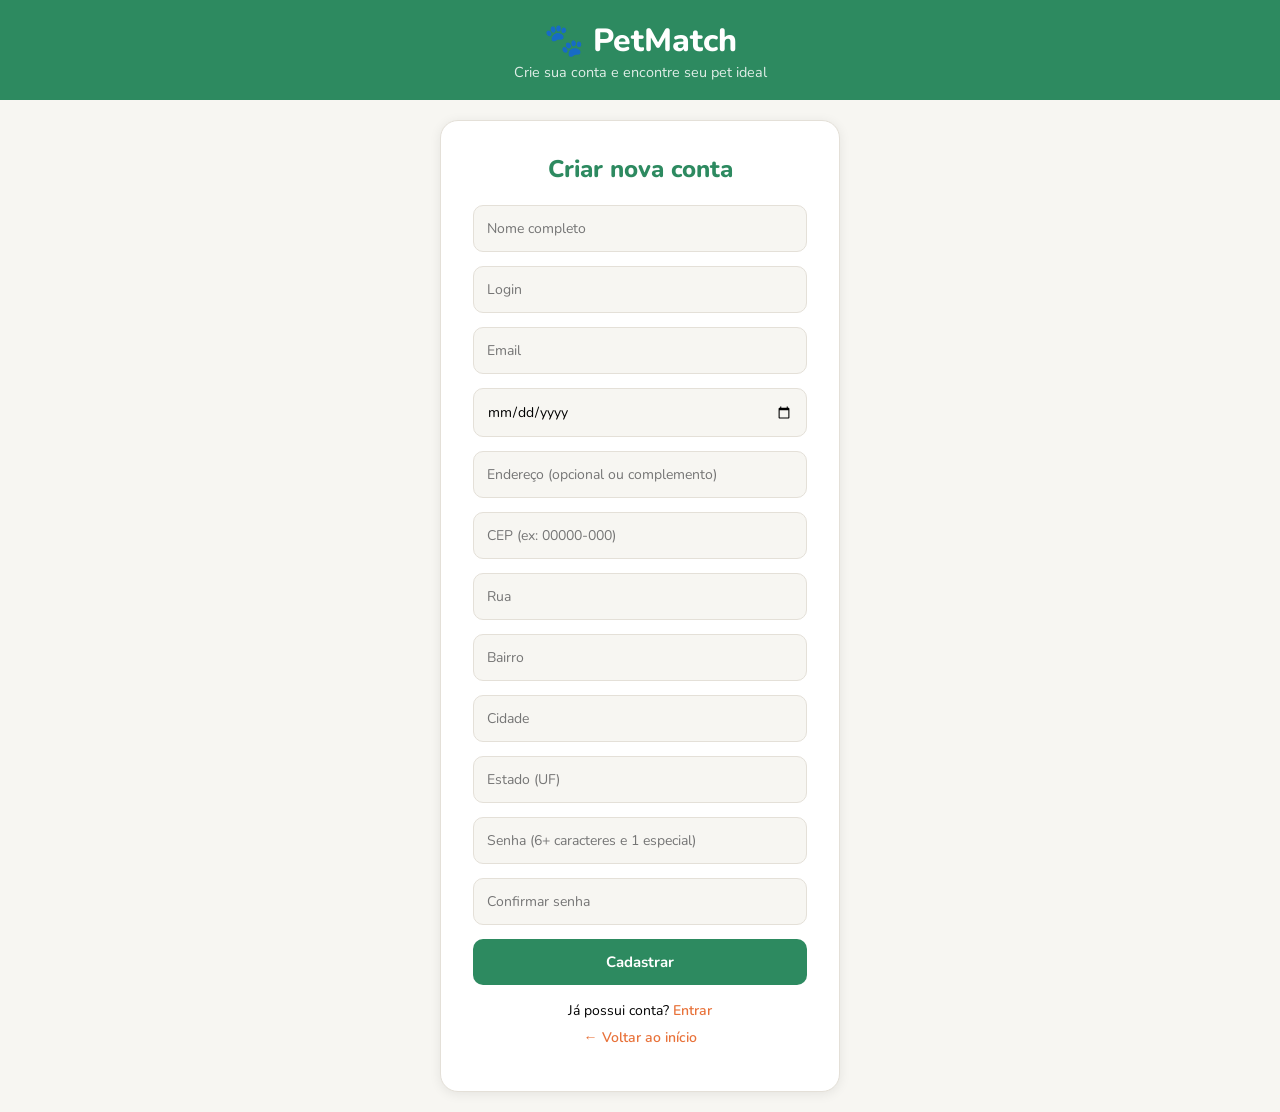
==== cadastro.html @ 06eadc1d "uso de banco em tudo" ====
<!DOCTYPE html>
<html lang="pt-BR">

<head>

<meta charset="UTF-8">
<meta name="viewport" content="width=device-width, initial-scale=1.0">

<title>Cadastro - PetMatch</title>

<link href="https://fonts.googleapis.com/css2?family=Nunito:wght@400;600;700;800&display=swap" rel="stylesheet">

<style>

/* RESET */

* {
margin: 0;
padding: 0;
box-sizing: border-box;
font-family: 'Nunito', sans-serif;
}

/* CORES */

:root {
--verde: #2d8a60;
--laranja: #e8723a;
--cinza-bg: #f7f6f2;
--borda: #e4e0d8;
--texto: #2a2a2a;
--sombra: 0 2px 12px rgba(0,0,0,0.08);
}

/* BODY */

body {

background: var(--cinza-bg);

display: flex;
flex-direction: column;

min-height: 100vh;

}

/* HEADER */

header {

width: 100%;
height: 100px;

background: var(--verde);

display: flex;
align-items: center;
justify-content: center;

text-align: center;

}

.header-inner h1 {

font-size: 2rem;
font-weight: 800;

color: white;

}

.header-sub {

font-size: 0.9rem;

color: rgba(255,255,255,0.85);

}

/* CENTRAL */

main {

flex: 1;

display: flex;

align-items: center;
justify-content: center;

padding: 20px;

}

/* CARD */

.auth-card {

width: 100%;
max-width: 400px;

background: white;

padding: 32px;

border-radius: 18px;

box-shadow: var(--sombra);

border: 1px solid var(--borda);

text-align: center;

}

/* TÍTULO */

.auth-card h2 {

color: var(--verde);

margin-bottom: 20px;

font-weight: 800;

}

/* INPUT */

.input-group {

margin-bottom: 14px;

}

.input-group input {

width: 100%;

padding: 13px;

border-radius: 10px;

border: 1.5px solid var(--borda);

background: var(--cinza-bg);

font-size: 14px;

transition: 0.2s;

}

.input-group input:focus {

outline: none;

border-color: var(--verde);

box-shadow: 0 0 0 3px rgba(45,138,96,0.15);

}

/* BOTÃO */

.btn-auth {

width: 100%;

padding: 13px;

border: none;

border-radius: 10px;

background: var(--verde);

color: white;

font-weight: 700;

font-size: 15px;

cursor: pointer;

transition: 0.2s;

}

.btn-auth:hover {

opacity: 0.9;

transform: scale(0.98);

}

/* LINKS */

.auth-links {

margin-top: 16px;

display: flex;
flex-direction: column;

gap: 8px;

font-size: 14px;

}

.auth-links a {

color: var(--laranja);

font-weight: 600;

text-decoration: none;

}

.auth-links a:hover {

text-decoration: underline;

}

/* MENSAGEM */

.msg {

margin-top: 12px;

font-weight: 700;

font-size: 14px;

color: var(--laranja);

}

/* RESPONSIVO */

@media (max-width: 420px) {

.auth-card {

padding: 24px;

}

}

</style>

</head>

<body>

<header>

<div class="header-inner">

<h1>🐾 PetMatch</h1>

<p class="header-sub">

Crie sua conta e encontre seu pet ideal

</p>

</div>

</header>


<main>

<div class="auth-card">

<h2>Criar nova conta</h2>

<form id="cadastroForm">

    <!-- NOME COMPLETO -->
<div class="input-group">
  <input
    type="text"
    id="nomeCompleto"
    placeholder="Nome completo"
    required>
</div>

    <div class="input-group">

<input
type="text"
id="login"
placeholder="Login"
required>

</div>


<div class="input-group">

<input
type="email"
id="email"
placeholder="Email"
required>

</div>

<!-- DATA DE NASCIMENTO -->
<div class="input-group">
  <input
    type="date"
    id="dataNascimento"
    placeholder="Data de Nascimento"
    required>
</div>

<!-- ENDEREÇO (BASE) -->
<div class="input-group">
  <input
    type="text"
    id="endereco"
    placeholder="Endereço (opcional ou complemento)">
</div>

<!-- CEP -->
<div class="input-group">
  <input
    type="text"
    id="cep"
    placeholder="CEP (ex: 00000-000)"
    maxlength="9">
</div>

<!-- RUA -->
<div class="input-group">
  <input
    type="text"
    id="rua"
    placeholder="Rua">
</div>

<!-- BAIRRO -->
<div class="input-group">
  <input
    type="text"
    id="bairro"
    placeholder="Bairro">
</div>

<!-- CIDADE -->
<div class="input-group">
  <input
    type="text"
    id="cidade"
    placeholder="Cidade">
</div>

<!-- ESTADO -->
<div class="input-group">
  <input
    type="text"
    id="estado"
    placeholder="Estado (UF)">
</div>


<div class="input-group">

<input
type="password"
id="senha"
placeholder="Senha (6+ caracteres e 1 especial)"
required>

</div>


<div class="input-group">

<input
type="password"
id="confirmarSenha"
placeholder="Confirmar senha"
required>

</div>


<button
type="submit"
class="btn-auth">

Cadastrar

</button>


<div class="auth-links">

<p>

Já possui conta?

<a href="login.html">

Entrar

</a>

</p>

<a href="index.html">

← Voltar ao início

</a>

</div>

</form>


<div id="msgCadastro" class="msg"></div>

</div>

</main>


<script src="auth.js"></script>

<script>

/* VALIDAÇÃO EXTRA SENHA */

const cadastroForm =
document.getElementById("cadastroForm");

if (cadastroForm){

cadastroForm.addEventListener(
"submit",
function(e){

const senha =
document.getElementById("senha").value;

const confirmar =
document.getElementById("confirmarSenha").value;

const regex =
/^(?=.*[!@#$%^&*]).{6,}$/;

if (!regex.test(senha)){

alert(
"A senha deve ter no mínimo 6 caracteres e 1 caractere especial."
);

e.preventDefault();
return;

}

if (senha !== confirmar){

alert(
"As senhas não coincidem."
);

e.preventDefault();
return;

}

});
}

</script>

</body>

</html>
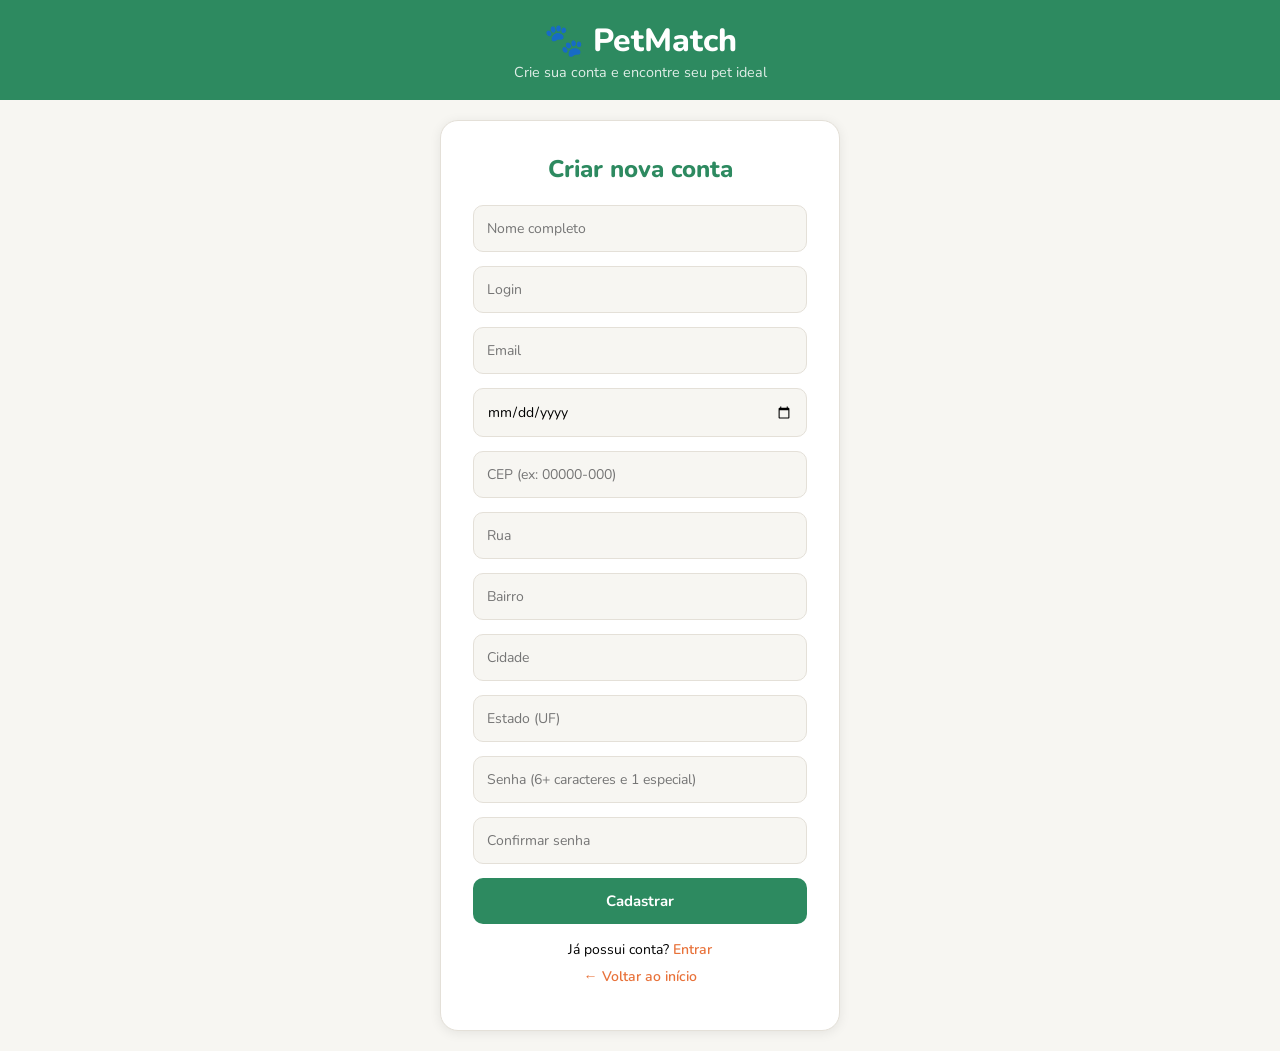
==== commit b36fed07: "sincronizacao com Gabriel" ====
--- a/cadastro.html
+++ b/cadastro.html
@@ -324,14 +324,6 @@
     required>
 </div>
 
-<!-- ENDEREÇO (BASE) -->
-<div class="input-group">
-  <input
-    type="text"
-    id="endereco"
-    placeholder="Endereço (opcional ou complemento)">
-</div>
-
 <!-- CEP -->
 <div class="input-group">
   <input
@@ -439,54 +431,6 @@
 
 <script src="auth.js"></script>
 
-<script>
-
-/* VALIDAÇÃO EXTRA SENHA */
-
-const cadastroForm =
-document.getElementById("cadastroForm");
-
-if (cadastroForm){
-
-cadastroForm.addEventListener(
-"submit",
-function(e){
-
-const senha =
-document.getElementById("senha").value;
-
-const confirmar =
-document.getElementById("confirmarSenha").value;
-
-const regex =
-/^(?=.*[!@#$%^&*]).{6,}$/;
-
-if (!regex.test(senha)){
-
-alert(
-"A senha deve ter no mínimo 6 caracteres e 1 caractere especial."
-);
-
-e.preventDefault();
-return;
-
-}
-
-if (senha !== confirmar){
-
-alert(
-"As senhas não coincidem."
-);
-
-e.preventDefault();
-return;
-
-}
-
-});
-}
-
-</script>
 
 </body>
 
